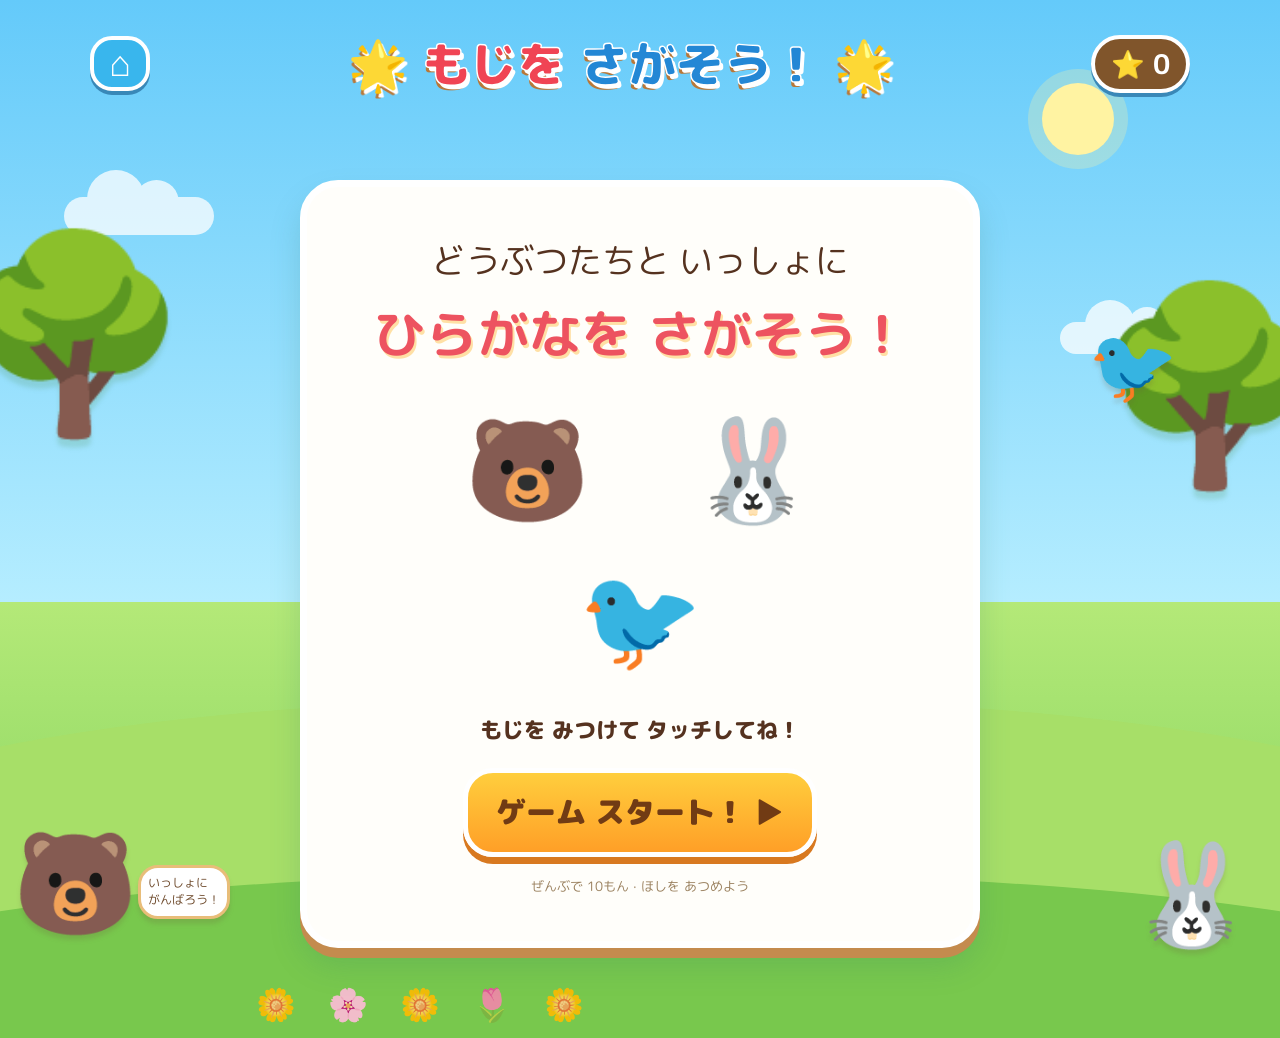
==== index.html @ f405de16 "Create hiragana search game" ====
<!doctype html>
<html lang="ja">
<head>
<meta charset="UTF-8"><meta name="viewport" content="width=device-width,initial-scale=1,maximum-scale=1,user-scalable=no,viewport-fit=cover"><meta name="theme-color" content="#65c9f5"><meta name="description" content="どうぶつたちといっしょに、ひらがなをさがそう！"><title>もじを さがそう！</title><link rel="stylesheet" href="./style.css">
</head><body><div id="app"></div><script type="module" src="./main.js"></script></body></html>
---- style.css ----
@import url('https://fonts.googleapis.com/css2?family=M+PLUS+Rounded+1c:wght@500;700;800;900&display=swap');
:root{font-family:'M PLUS Rounded 1c',system-ui,sans-serif;color:#55321f;font-synthesis:none;text-rendering:optimizeLegibility}*{box-sizing:border-box}html,body,#app{margin:0;min-height:100%;width:100%;}body{min-height:100svh;overflow-x:hidden;background:#71d0f4;user-select:none;-webkit-user-select:none;-webkit-tap-highlight-color:transparent}.scene{position:relative;isolation:isolate;min-height:100svh;overflow:hidden;padding:clamp(12px,2.5vw,28px);padding-bottom:90px;background:linear-gradient(#64cafa 0%,#b5edff 58%,#b4e978 58%,#79ce58 100%)}.sun{position:absolute;right:13%;top:8%;width:72px;height:72px;border-radius:50%;background:#fff3a2;box-shadow:0 0 0 14px #fff3a244;z-index:-1}.cloud{position:absolute;background:#fff;border-radius:50px;opacity:.75;z-index:-1}.cloud:before,.cloud:after{content:'';position:absolute;background:inherit;border-radius:50%}.cloud-a{width:150px;height:38px;top:19%;left:5%}.cloud-a:before{width:58px;height:58px;left:23px;top:-27px}.cloud-a:after{width:45px;height:45px;left:70px;top:-17px}.cloud-b{width:130px;height:32px;top:31%;right:7%}.cloud-b:before{width:50px;height:50px;left:25px;top:-22px}.cloud-b:after{width:38px;height:38px;left:68px;top:-15px}.hill{position:absolute;z-index:-1;border-radius:50% 50% 0 0}.hill-back{width:130%;height:27%;left:-15%;bottom:6%;background:#a7df68}.hill-front{width:130%;height:21%;left:-15%;bottom:-5%;background:#78c84d}.tree{position:absolute;z-index:-1;font-size:clamp(90px,17vw,190px);top:18%;filter:drop-shadow(0 8px 2px #438c4930)}.tree-left{left:-45px}.tree-right{right:-48px;top:23%}.topbar{position:relative;z-index:2;display:flex;align-items:center;justify-content:space-between;gap:10px;max-width:1100px;margin:0 auto}.home-btn,.score{border:4px solid white;box-shadow:0 4px 0 #3988b8;border-radius:22px;background:#39b6ed;color:white;font-size:clamp(22px,4vw,36px);font-weight:900;min-width:60px;min-height:55px}.score{background:#80552b;border-radius:30px;padding:5px 16px;font-size:clamp(19px,3vw,27px);white-space:nowrap}.logo{font-size:clamp(21px,4.2vw,48px);font-weight:900;color:#f04454;-webkit-text-stroke:1.5px white;text-shadow:3px 4px 0 white,0 5px 0 #b87839;text-align:center;white-space:nowrap}.logo span{color:#2387d5}.game-card,.start-card,.complete-card{position:relative;z-index:1;width:min(94vw,680px);margin:clamp(18px,4vh,40px) auto 0;padding:clamp(15px,3vw,28px);border:7px solid white;border-radius:38px;background:#fffefa;box-shadow:0 10px 0 #c48b4e,0 18px 30px #317c6c35;text-align:center}.progress-row{display:flex;align-items:center;justify-content:center;gap:12px}.question-count{background:#fff2d7;border:2px solid #f4d69e;border-radius:25px;padding:8px 17px;font-size:clamp(14px,2.5vw,20px);white-space:nowrap}.progress-dots{display:flex;gap:6px}.progress-dots i{width:clamp(12px,2vw,19px);height:clamp(12px,2vw,19px);border-radius:50%;background:#dedede}.progress-dots i.done{background:#70c979}.progress-dots i.current{background:#ffc82e;box-shadow:0 0 0 4px #fff0bc}.sound-btn{border:0;border-radius:50%;width:43px;height:43px;background:#e9f7ff;font-size:22px}.prompt{margin:17px auto 15px;padding:10px 10px 5px;border-radius:25px;background:#fff7e8}.prompt-small{font-size:clamp(17px,3vw,24px);font-weight:800}.target{font-size:clamp(95px,19vw,155px);line-height:1.18;font-weight:900;color:#ed5360;text-shadow:3px 5px 0 #ffd9a5}.listen{border:0;border-radius:20px;background:#e8f7ff;color:#267da8;font:inherit;font-weight:800;padding:8px 16px;font-size:14px}.choices{display:grid;grid-template-columns:repeat(2,minmax(0,1fr));gap:12px;max-width:490px;margin:0 auto}.choice{min-height:clamp(90px,17vw,145px);border:5px solid #fff;border-radius:28px;background:white;box-shadow:0 6px 0 #d5c7b4,0 0 0 3px #e9c7a0;color:#59331f;font:inherit;font-size:clamp(52px,11vw,86px);font-weight:900;touch-action:manipulation;transition:transform .12s,background .12s}.choice:active{transform:scale(.96)}.choice-0{box-shadow:0 6px 0 #e4b0b9,0 0 0 3px #f6aebe}.choice-1{box-shadow:0 6px 0 #e9d174,0 0 0 3px #f4d24c}.choice-2{box-shadow:0 6px 0 #a9d4a9,0 0 0 3px #9bd69c}.choice-3{box-shadow:0 6px 0 #a8d4ee,0 0 0 3px #8acbf0}.choice.correct{background:#dff9dc;box-shadow:0 0 0 5px #51c66b;animation:bounce .5s}.choice.wrong{background:#ffe2e2;box-shadow:0 0 0 5px #ef7777;animation:shake .35s}.feedback{min-height:36px;margin:17px 0 4px;font-size:clamp(17px,3vw,23px);font-weight:900;color:#896c4f}.feedback.good{color:#21a45a;animation:bounce .5s}.streak{font-size:14px;color:#b27b32;font-weight:800}.mascot{position:absolute;z-index:1;font-size:clamp(55px,9vw,100px);filter:drop-shadow(0 5px 2px #6a593b30)}.bear{left:1%;bottom:8%}.bear span{display:inline-block;vertical-align:middle;background:white;border:3px solid #e8bd79;border-radius:20px;padding:7px;font-size:12px;line-height:1.4;color:#6d492b}.bird{right:8%;top:30%;font-size:clamp(45px,7vw,72px)}.bunny{right:2%;bottom:7%}.flowers{position:absolute;bottom:1%;left:20%;font-size:clamp(18px,3vw,32px);opacity:.9}.start-card{margin-top:clamp(45px,9vh,90px);padding:clamp(25px,5vw,45px)}.welcome{font-size:clamp(22px,4vw,34px);line-height:1.7}.welcome strong{font-size:clamp(30px,6vw,52px);color:#ed5360;text-shadow:2px 3px #ffe0a5}.welcome-animals{font-size:clamp(60px,12vw,100px);margin:15px}.start-card p,.complete-card p{font-size:clamp(17px,3vw,22px);font-weight:800}.start-btn{border:5px solid white;border-radius:30px;background:linear-gradient(#ffce3d,#ff9f27);box-shadow:0 7px 0 #d87920;color:#713b14;padding:17px 28px;font:inherit;font-size:clamp(20px,4vw,30px);font-weight:900;touch-action:manipulation}.start-btn:active{transform:translateY(4px);box-shadow:0 3px 0 #d87920}.tiny-note{margin-top:20px;color:#9a805e;font-size:13px}.complete-card h1{font-size:clamp(28px,5vw,44px);color:#ed5360}.big-stars{font-size:clamp(45px,10vw,75px);animation:bounce .8s infinite alternate}.earned{color:#d58b18}.complete-animals{font-size:65px;margin:10px}.sub-btn{display:block;margin:16px auto 0;border:0;background:transparent;color:#8a7054;font:inherit;font-weight:800;padding:10px}.confetti{font-size:30px}@keyframes bounce{0%,100%{transform:translateY(0) scale(1)}50%{transform:translateY(-10px) scale(1.08)}}@keyframes shake{0%,100%{transform:translateX(0)}25%{transform:translateX(-8px)}75%{transform:translateX(8px)}}
@media(max-width:520px){.scene{padding:10px;padding-bottom:80px}.topbar{gap:5px}.home-btn{min-width:45px;min-height:44px;border-radius:15px}.score{min-width:55px;padding:4px 8px;border-radius:18px}.logo{font-size:clamp(17px,4.8vw,24px);-webkit-text-stroke:1px white}.game-card{border-width:5px;border-radius:27px;margin-top:22px;padding:12px}.progress-row{gap:6px}.progress-dots{gap:3px}.progress-dots i{width:11px;height:11px}.question-count{padding:6px 10px;font-size:13px}.sound-btn{width:36px;height:36px}.prompt{margin:12px auto}.target{font-size:112px}.choices{gap:10px}.choice{min-height:105px;border-radius:22px}.bear{left:-8px;bottom:4%;font-size:56px}.bear span{display:none}.bunny{right:-5px;bottom:4%;font-size:58px}.bird{right:5%;top:25%;font-size:42px}.flowers{left:27%;bottom:1%}.start-card,.complete-card{margin-top:50px;border-radius:28px}.tree{top:25%}}
@media(orientation:landscape) and (max-height:600px){.scene{min-height:100vh;padding:8px 18px 45px}.game-card{margin-top:8px;padding:10px 18px;max-width:620px}.prompt{margin:8px auto;padding:3px}.target{font-size:78px}.choice{min-height:75px;font-size:55px}.feedback{margin:6px}.mascot{font-size:45px}.bear,.bunny{bottom:3%}.topbar .logo{font-size:28px}}
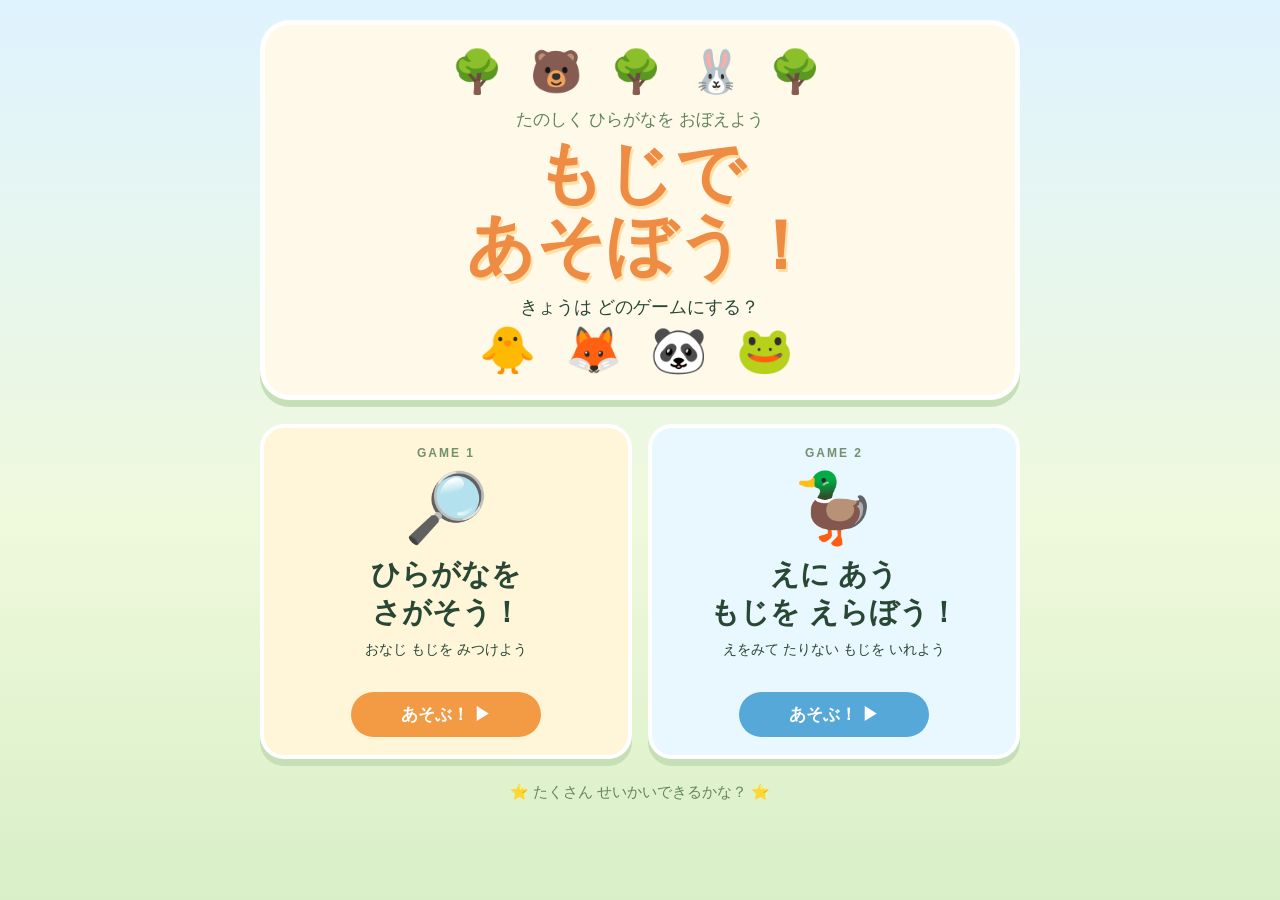
==== commit c6e2bd4d: "Add files via upload" ====
--- a/index.html
+++ b/index.html
@@ -1,5 +1,38 @@
 <!doctype html>
 <html lang="ja">
 <head>
-<meta charset="UTF-8"><meta name="viewport" content="width=device-width,initial-scale=1,maximum-scale=1,user-scalable=no,viewport-fit=cover"><meta name="theme-color" content="#65c9f5"><meta name="description" content="どうぶつたちといっしょに、ひらがなをさがそう！"><title>もじを さがそう！</title><link rel="stylesheet" href="./style.css">
-</head><body><div id="app"></div><script type="module" src="./main.js"></script></body></html>
+  <meta charset="UTF-8">
+  <meta name="viewport" content="width=device-width, initial-scale=1">
+  <meta name="theme-color" content="#e9f7df">
+  <title>もじで あそぼう！</title>
+  <link rel="stylesheet" href="style.css?v=1">
+</head>
+<body class="home">
+  <main class="home-wrap">
+    <div class="home-hero">
+      <div class="forest">🌳 🐻 🌳 🐰 🌳</div>
+      <p class="eyebrow">たのしく ひらがなを おぼえよう</p>
+      <h1>もじで<br>あそぼう！</h1>
+      <p class="lead">きょうは どのゲームにする？</p>
+      <div class="home-animal">🐥 🦊 🐼 🐸</div>
+    </div>
+    <section class="game-menu" aria-label="ゲームを選ぶ">
+      <a class="game-card card-one" href="game1.html">
+        <span class="game-number">GAME 1</span>
+        <span class="game-icon">🔎</span>
+        <span class="game-title">ひらがなを<br>さがそう！</span>
+        <span class="game-desc">おなじ もじを みつけよう</span>
+        <span class="play">あそぶ！ ▶</span>
+      </a>
+      <a class="game-card card-two" href="game2/index.html">
+        <span class="game-number">GAME 2</span>
+        <span class="game-icon">🦆</span>
+        <span class="game-title">えに あう<br>もじを えらぼう！</span>
+        <span class="game-desc">えをみて たりない もじを いれよう</span>
+        <span class="play">あそぶ！ ▶</span>
+      </a>
+    </section>
+    <p class="footer-note">⭐ たくさん せいかいできるかな？ ⭐</p>
+  </main>
+</body>
+</html>
--- a/style.css
+++ b/style.css
@@ -1,4 +1 @@
-@import url('https://fonts.googleapis.com/css2?family=M+PLUS+Rounded+1c:wght@500;700;800;900&display=swap');
-:root{font-family:'M PLUS Rounded 1c',system-ui,sans-serif;color:#55321f;font-synthesis:none;text-rendering:optimizeLegibility}*{box-sizing:border-box}html,body,#app{margin:0;min-height:100%;width:100%;}body{min-height:100svh;overflow-x:hidden;background:#71d0f4;user-select:none;-webkit-user-select:none;-webkit-tap-highlight-color:transparent}.scene{position:relative;isolation:isolate;min-height:100svh;overflow:hidden;padding:clamp(12px,2.5vw,28px);padding-bottom:90px;background:linear-gradient(#64cafa 0%,#b5edff 58%,#b4e978 58%,#79ce58 100%)}.sun{position:absolute;right:13%;top:8%;width:72px;height:72px;border-radius:50%;background:#fff3a2;box-shadow:0 0 0 14px #fff3a244;z-index:-1}.cloud{position:absolute;background:#fff;border-radius:50px;opacity:.75;z-index:-1}.cloud:before,.cloud:after{content:'';position:absolute;background:inherit;border-radius:50%}.cloud-a{width:150px;height:38px;top:19%;left:5%}.cloud-a:before{width:58px;height:58px;left:23px;top:-27px}.cloud-a:after{width:45px;height:45px;left:70px;top:-17px}.cloud-b{width:130px;height:32px;top:31%;right:7%}.cloud-b:before{width:50px;height:50px;left:25px;top:-22px}.cloud-b:after{width:38px;height:38px;left:68px;top:-15px}.hill{position:absolute;z-index:-1;border-radius:50% 50% 0 0}.hill-back{width:130%;height:27%;left:-15%;bottom:6%;background:#a7df68}.hill-front{width:130%;height:21%;left:-15%;bottom:-5%;background:#78c84d}.tree{position:absolute;z-index:-1;font-size:clamp(90px,17vw,190px);top:18%;filter:drop-shadow(0 8px 2px #438c4930)}.tree-left{left:-45px}.tree-right{right:-48px;top:23%}.topbar{position:relative;z-index:2;display:flex;align-items:center;justify-content:space-between;gap:10px;max-width:1100px;margin:0 auto}.home-btn,.score{border:4px solid white;box-shadow:0 4px 0 #3988b8;border-radius:22px;background:#39b6ed;color:white;font-size:clamp(22px,4vw,36px);font-weight:900;min-width:60px;min-height:55px}.score{background:#80552b;border-radius:30px;padding:5px 16px;font-size:clamp(19px,3vw,27px);white-space:nowrap}.logo{font-size:clamp(21px,4.2vw,48px);font-weight:900;color:#f04454;-webkit-text-stroke:1.5px white;text-shadow:3px 4px 0 white,0 5px 0 #b87839;text-align:center;white-space:nowrap}.logo span{color:#2387d5}.game-card,.start-card,.complete-card{position:relative;z-index:1;width:min(94vw,680px);margin:clamp(18px,4vh,40px) auto 0;padding:clamp(15px,3vw,28px);border:7px solid white;border-radius:38px;background:#fffefa;box-shadow:0 10px 0 #c48b4e,0 18px 30px #317c6c35;text-align:center}.progress-row{display:flex;align-items:center;justify-content:center;gap:12px}.question-count{background:#fff2d7;border:2px solid #f4d69e;border-radius:25px;padding:8px 17px;font-size:clamp(14px,2.5vw,20px);white-space:nowrap}.progress-dots{display:flex;gap:6px}.progress-dots i{width:clamp(12px,2vw,19px);height:clamp(12px,2vw,19px);border-radius:50%;background:#dedede}.progress-dots i.done{background:#70c979}.progress-dots i.current{background:#ffc82e;box-shadow:0 0 0 4px #fff0bc}.sound-btn{border:0;border-radius:50%;width:43px;height:43px;background:#e9f7ff;font-size:22px}.prompt{margin:17px auto 15px;padding:10px 10px 5px;border-radius:25px;background:#fff7e8}.prompt-small{font-size:clamp(17px,3vw,24px);font-weight:800}.target{font-size:clamp(95px,19vw,155px);line-height:1.18;font-weight:900;color:#ed5360;text-shadow:3px 5px 0 #ffd9a5}.listen{border:0;border-radius:20px;background:#e8f7ff;color:#267da8;font:inherit;font-weight:800;padding:8px 16px;font-size:14px}.choices{display:grid;grid-template-columns:repeat(2,minmax(0,1fr));gap:12px;max-width:490px;margin:0 auto}.choice{min-height:clamp(90px,17vw,145px);border:5px solid #fff;border-radius:28px;background:white;box-shadow:0 6px 0 #d5c7b4,0 0 0 3px #e9c7a0;color:#59331f;font:inherit;font-size:clamp(52px,11vw,86px);font-weight:900;touch-action:manipulation;transition:transform .12s,background .12s}.choice:active{transform:scale(.96)}.choice-0{box-shadow:0 6px 0 #e4b0b9,0 0 0 3px #f6aebe}.choice-1{box-shadow:0 6px 0 #e9d174,0 0 0 3px #f4d24c}.choice-2{box-shadow:0 6px 0 #a9d4a9,0 0 0 3px #9bd69c}.choice-3{box-shadow:0 6px 0 #a8d4ee,0 0 0 3px #8acbf0}.choice.correct{background:#dff9dc;box-shadow:0 0 0 5px #51c66b;animation:bounce .5s}.choice.wrong{background:#ffe2e2;box-shadow:0 0 0 5px #ef7777;animation:shake .35s}.feedback{min-height:36px;margin:17px 0 4px;font-size:clamp(17px,3vw,23px);font-weight:900;color:#896c4f}.feedback.good{color:#21a45a;animation:bounce .5s}.streak{font-size:14px;color:#b27b32;font-weight:800}.mascot{position:absolute;z-index:1;font-size:clamp(55px,9vw,100px);filter:drop-shadow(0 5px 2px #6a593b30)}.bear{left:1%;bottom:8%}.bear span{display:inline-block;vertical-align:middle;background:white;border:3px solid #e8bd79;border-radius:20px;padding:7px;font-size:12px;line-height:1.4;color:#6d492b}.bird{right:8%;top:30%;font-size:clamp(45px,7vw,72px)}.bunny{right:2%;bottom:7%}.flowers{position:absolute;bottom:1%;left:20%;font-size:clamp(18px,3vw,32px);opacity:.9}.start-card{margin-top:clamp(45px,9vh,90px);padding:clamp(25px,5vw,45px)}.welcome{font-size:clamp(22px,4vw,34px);line-height:1.7}.welcome strong{font-size:clamp(30px,6vw,52px);color:#ed5360;text-shadow:2px 3px #ffe0a5}.welcome-animals{font-size:clamp(60px,12vw,100px);margin:15px}.start-card p,.complete-card p{font-size:clamp(17px,3vw,22px);font-weight:800}.start-btn{border:5px solid white;border-radius:30px;background:linear-gradient(#ffce3d,#ff9f27);box-shadow:0 7px 0 #d87920;color:#713b14;padding:17px 28px;font:inherit;font-size:clamp(20px,4vw,30px);font-weight:900;touch-action:manipulation}.start-btn:active{transform:translateY(4px);box-shadow:0 3px 0 #d87920}.tiny-note{margin-top:20px;color:#9a805e;font-size:13px}.complete-card h1{font-size:clamp(28px,5vw,44px);color:#ed5360}.big-stars{font-size:clamp(45px,10vw,75px);animation:bounce .8s infinite alternate}.earned{color:#d58b18}.complete-animals{font-size:65px;margin:10px}.sub-btn{display:block;margin:16px auto 0;border:0;background:transparent;color:#8a7054;font:inherit;font-weight:800;padding:10px}.confetti{font-size:30px}@keyframes bounce{0%,100%{transform:translateY(0) scale(1)}50%{transform:translateY(-10px) scale(1.08)}}@keyframes shake{0%,100%{transform:translateX(0)}25%{transform:translateX(-8px)}75%{transform:translateX(8px)}}
-@media(max-width:520px){.scene{padding:10px;padding-bottom:80px}.topbar{gap:5px}.home-btn{min-width:45px;min-height:44px;border-radius:15px}.score{min-width:55px;padding:4px 8px;border-radius:18px}.logo{font-size:clamp(17px,4.8vw,24px);-webkit-text-stroke:1px white}.game-card{border-width:5px;border-radius:27px;margin-top:22px;padding:12px}.progress-row{gap:6px}.progress-dots{gap:3px}.progress-dots i{width:11px;height:11px}.question-count{padding:6px 10px;font-size:13px}.sound-btn{width:36px;height:36px}.prompt{margin:12px auto}.target{font-size:112px}.choices{gap:10px}.choice{min-height:105px;border-radius:22px}.bear{left:-8px;bottom:4%;font-size:56px}.bear span{display:none}.bunny{right:-5px;bottom:4%;font-size:58px}.bird{right:5%;top:25%;font-size:42px}.flowers{left:27%;bottom:1%}.start-card,.complete-card{margin-top:50px;border-radius:28px}.tree{top:25%}}
-@media(orientation:landscape) and (max-height:600px){.scene{min-height:100vh;padding:8px 18px 45px}.game-card{margin-top:8px;padding:10px 18px;max-width:620px}.prompt{margin:8px auto;padding:3px}.target{font-size:78px}.choice{min-height:75px;font-size:55px}.feedback{margin:6px}.mascot{font-size:45px}.bear,.bunny{bottom:3%}.topbar .logo{font-size:28px}}
+*{box-sizing:border-box}body{margin:0;font-family:"Arial Rounded MT Bold","Hiragino Maru Gothic ProN","Yu Gothic",sans-serif;color:#294735}.home{min-height:100vh;background:linear-gradient(#dff3ff 0%,#eff9dc 58%,#d8efc7 100%);padding:20px}.home-wrap{max-width:760px;margin:0 auto}.home-hero{text-align:center;background:#fff9e9;border:5px solid #fff;border-radius:30px;padding:22px 16px 18px;box-shadow:0 7px 0 #c7dfb6}.forest{font-size:clamp(25px,6vw,42px);letter-spacing:8px}.eyebrow{font-size:clamp(13px,3vw,17px);color:#62845c;margin:12px 0 3px}.home h1{font-size:clamp(42px,10vw,68px);line-height:1.08;margin:5px 0;color:#ef8c43;text-shadow:2px 3px #ffe0a8}.lead{font-size:18px;margin:12px 0 4px}.home-animal{font-size:clamp(30px,7vw,46px);letter-spacing:8px}.game-menu{display:grid;grid-template-columns:repeat(2,minmax(0,1fr));gap:16px;margin:24px 0}.game-card{display:flex;flex-direction:column;align-items:center;text-align:center;text-decoration:none;color:#294735;background:#fff;border:4px solid white;border-radius:24px;padding:18px 12px;box-shadow:0 7px 0 #c7dfb6;transition:transform .12s}.game-card:active{transform:translateY(5px);box-shadow:0 2px 0 #c7dfb6}.card-one{background:#fff5d9}.card-two{background:#e9f7ff}.game-number{font-size:12px;font-weight:bold;letter-spacing:2px;color:#72916e}.game-icon{font-size:clamp(44px,9vw,68px);margin:8px}.game-title{font-size:clamp(20px,4.6vw,29px);font-weight:900;line-height:1.3}.game-desc{font-size:clamp(11px,2.7vw,14px);margin:10px 0 14px;min-height:2.6em}.play{background:#f39a45;color:white;border-radius:30px;padding:11px 20px;font-size:17px;font-weight:bold;width:100%;max-width:190px}.card-two .play{background:#55a8d7}.footer-note{text-align:center;font-size:15px;color:#66855b}@media(max-width:480px){.home{padding:12px}.game-menu{gap:10px;margin:18px 0}.game-card{padding:14px 8px}.game-desc{min-height:3.5em}}
